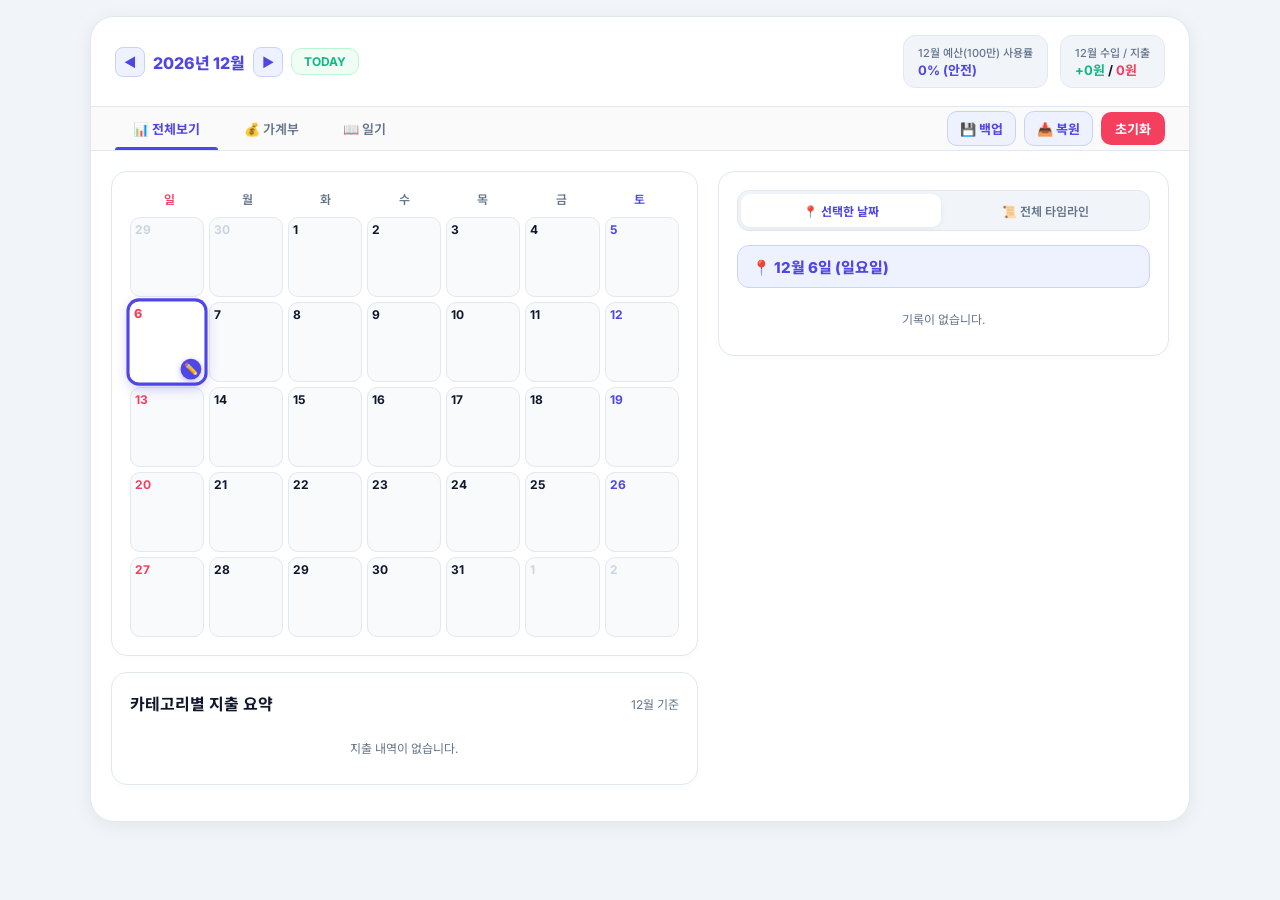
==== index.html @ 721e2536 "Add PWA manifest, service worker, and app icons Adds manifest.json, sw.js (offline caching), and gen" ====
<!DOCTYPE html>
<html lang="ko">

<head>
    <meta charset="UTF-8">
    <meta name="viewport" content="width=device-width, initial-scale=1.0">
    <title>가계부 & 일기</title>
    <meta name="theme-color" content="#4F46E5">
    <meta name="description" content="가계부와 일기를 함께 기록하는 다이어리 앱">
    <link rel="manifest" href="manifest.json">
    <link rel="icon" href="icons/icon-192.png" type="image/png">
    <link rel="apple-touch-icon" href="icons/icon-192.png">
    <link rel="preconnect" href="https://fonts.googleapis.com">
    <link rel="preconnect" href="https://fonts.gstatic.com" crossorigin>
    <link
        href="https://fonts.googleapis.com/css2?family=Inter:wght@400;500;600;700;800&family=Noto+Sans+KR:wght@300;400;500;700&display=swap"
        rel="stylesheet">
    <link rel="stylesheet" href="style.css">
</head>

<body>
    <div class="dash-wrapper">
        <!-- Header -->
        <header class="dash-header">
            <div style="display:flex;align-items:center;gap:16px;flex-wrap:wrap;">
                <div class="month-nav">
                    <button class="month-nav-btn" onclick="prevMonth()">◀</button>
                    <span class="month-label" id="currentYearMonthText">2026년 8월</span>
                    <button class="month-nav-btn" onclick="nextMonth()">▶</button>
                    <button class="today-go-btn" onclick="goToToday()">TODAY</button>
                </div>
            </div>
            <div class="metrics-group">
                <div class="metric-pill" onclick="setBudget()" style="cursor:pointer;" title="클릭하여 예산 설정">
                    <div>
                        <div class="metric-label" id="metricLabelBudget">예산(100만) 사용률 ✏️</div>
                        <div class="metric-val" id="metricValBudget" style="color:var(--indigo-600);">0%</div>
                    </div>
                </div>
                <div class="metric-pill">
                    <div>
                        <div class="metric-label" id="metricLabelBalance">8월 수입 / 지출</div>
                        <div class="metric-val" id="metricValBalance"><span style="color:var(--emerald-500);">0원</span>
                            / <span style="color:var(--coral-500);">0원</span></div>
                    </div>
                </div>
            </div>
        </header>

        <div class="dash-tab-bar">
            <button class="dash-tab active" id="tabAll" onclick="switchFilter('all')">📊 전체보기</button>
            <button class="dash-tab" id="tabLedger" onclick="switchFilter('ledger')">💰 가계부</button>
            <button class="dash-tab" id="tabDiary" onclick="switchFilter('diary')">📖 일기</button>
            <button class="tab-icon-btn" onclick="backupData()" title="백업 파일로 저장">💾 백업</button>
            <button class="tab-icon-btn" onclick="document.getElementById('restoreFileInput').click()"
                title="백업 파일 불러오기">📥 복원</button>
            <input type="file" id="restoreFileInput" accept="application/json" style="display:none"
                onchange="restoreData(event)">
            <button class="tab-reset-btn" onclick="clearAll()">초기화</button>
        </div>

        <div class="dash-body">
            <!-- Left -->
            <div>
                <div class="dash-card">
                    <div class="cal-table-head">
                        <span style="color:var(--coral-500);">일</span>
                        <span>월</span><span>화</span><span>수</span><span>목</span><span>금</span>
                        <span style="color:var(--indigo-600);">토</span>
                    </div>
                    <div class="cal-grid" id="calendarGrid"></div>
                </div>

                <div class="dash-card">
                    <div class="card-header">
                        <span class="card-title">카테고리별 지출 요약</span>
                        <span style="font-size:12px;color:var(--text-muted);" id="catMonthLabel">8월 기준</span>
                    </div>
                    <div id="categorySummaryContainer">
                        <div style="font-size:12px;color:var(--text-muted);text-align:center;padding:10px;">지출 내역이 없습니다.
                        </div>
                    </div>
                </div>
            </div>

            <!-- Right -->
            <div>
                <div class="dash-card">
                    <div class="mode-toggle-bar">
                        <button class="mode-btn active" id="modeSelected" onclick="switchTimelineMode('selected')">📍
                            선택한 날짜</button>
                        <button class="mode-btn" id="modeAll" onclick="switchTimelineMode('all')">📜 전체 타임라인</button>
                    </div>
                    <div class="day-panel-title">
                        <span id="detailTitleText">📍 8월 9일</span>
                    </div>
                    <div id="timelineContainer"></div>
                </div>
            </div>
        </div>
    </div>

    <!-- MODAL -->
    <div class="modal-overlay" id="writeModal">
        <div class="modal-box">
            <div class="modal-header">
                <div>
                    <div class="modal-title">✏️ 새 기록 작성</div>
                    <div style="margin-top:4px;font-size:12px;color:var(--text-muted);" id="modalDateHint">선택된 날짜에 기록을
                        추가합니다</div>
                </div>
                <button class="modal-close" onclick="closeModal()">✕</button>
            </div>
            <div class="modal-tabs">
                <button class="modal-tab active" id="mtabLedger" onclick="switchModalTab('ledger')">💰 가계부 작성</button>
                <button class="modal-tab" id="mtabDiary" onclick="switchModalTab('diary')">📖 일기 작성</button>
            </div>
            <div class="modal-body">
                <!-- Ledger Form -->
                <div class="form-section active" id="formLedger">
                    <div class="form-group">
                        <label class="form-label">수입 / 지출 구분</label>
                        <div class="type-toggle">
                            <button class="type-btn exp active" id="typeExp" onclick="setType('exp')">📉 지출</button>
                            <button class="type-btn inc" id="typeInc" onclick="setType('inc')">📈 수입</button>
                        </div>
                    </div>
                    <div class="form-row">
                        <div class="form-group"><label class="form-label">날짜</label><input class="form-input"
                                type="date" id="ledgerDate"></div>
                        <div class="form-group"><label class="form-label">금액 (원)</label><input class="form-input"
                                type="number" id="ledgerAmount" placeholder="15000"></div>
                    </div>
                    <div class="form-group">
                        <label class="form-label">반복 설정</label>
                        <div class="repeat-row">
                            <button type="button" class="repeat-btn" id="repeatToggle" onclick="toggleRepeat()">
                                <span id="repeatCheckIcon">⬜</span><span>🔁 매월 반복</span>
                            </button>
                            <div class="repeat-info" id="repeatInfo">반복 없음 · 선택한 날짜에만 기록됩니다</div>
                        </div>
                        <div class="repeat-detail" id="repeatDetail">
                            <label class="form-label">반복 기간</label>
                            <select class="form-select" id="repeatDuration" onchange="updateRepeatInfo()">
                                <option value="0">계속 반복 (무기한)</option>
                                <option value="3">3개월</option>
                                <option value="6">6개월</option>
                                <option value="12">12개월</option>
                                <option value="24">24개월</option>
                            </select>
                        </div>
                    </div>
                    <div class="form-row">
                        <div class="form-group">
                            <label class="form-label">카테고리</label>
                            <!-- 숨겨진 실제 select (JS에서 값 읽기용) -->
                            <input type="hidden" id="ledgerCategory" value="식비">
                            <div class="custom-select-wrapper" id="categorySelectWrapper">
                                <div class="custom-select-trigger" id="categoryTrigger"
                                    onclick="toggleCategoryDropdown()">
                                    <span id="categoryTriggerText">🍚 식비</span>
                                    <span class="arrow">▼</span>
                                </div>
                                <div class="custom-select-dropdown" id="categoryDropdown">
                                    <!-- JS로 동적 렌더링 -->
                                </div>
                            </div>
                        </div>
                        <div class="form-group">
                            <label class="form-label">결제 수단</label>
                            <select class="form-select" id="ledgerPayment">
                                <option>💳 카드</option>
                                <option>💵 현금</option>
                                <option>🏦 계좌이체</option>
                                <option>🟡 카카오페이</option>
                                <option>🟢 네이버페이</option>
                            </select>
                        </div>
                    </div>
                    <div class="form-group"><label class="form-label">내용 / 사용처</label><input class="form-input"
                            type="text" id="ledgerTitle" placeholder="스타벅스 아이스 아메리카노"></div>
                    <div class="form-group"><label class="form-label">메모 (선택)</label><input class="form-input"
                            type="text" id="ledgerMemo" placeholder="간단한 메모"></div>
                </div>

                <!-- Diary Form -->
                <div class="form-section" id="formDiary">
                    <div class="form-group"><label class="form-label">날짜</label><input class="form-input" type="date"
                            id="diaryDate"></div>
                    <div class="form-group">
                        <label class="form-label">오늘의 기분</label>
                        <div class="mood-picker">
                            <button class="mood-btn active" onclick="setMood(this,'😊 행복')">😊 행복</button>
                            <button class="mood-btn" onclick="setMood(this,'😌 평온')">😌 평온</button>
                            <button class="mood-btn" onclick="setMood(this,'😢 슬픔')">😢 슬픔</button>
                            <button class="mood-btn" onclick="setMood(this,'😤 화남')">😤 화남</button>
                            <button class="mood-btn" onclick="setMood(this,'😴 피곤')">😴 피곤</button>
                            <button class="mood-btn" onclick="setMood(this,'🎉 신남')">🎉 신남</button>
                            <button class="mood-btn" onclick="setMood(this,'🤔 생각')">🤔 생각</button>
                            <button class="mood-btn" onclick="setMood(this,'💪 의욕')">💪 의욕</button>
                        </div>
                    </div>
                    <div class="form-group"><label class="form-label">제목 (선택)</label><input class="form-input"
                            type="text" id="diaryTitle" placeholder="오늘의 한 줄 제목"></div>
                    <div class="form-group"><label class="form-label">일기 내용</label><textarea class="form-textarea"
                            id="diaryContent"
                            placeholder="오늘 있었던 일, 느꼈던 감정을 자유롭게 기록해보세요 📖&#10;&#10;여기는 나만의 소중한 공간이에요 :)"></textarea>
                    </div>
                    <div class="form-group">
                        <label class="form-label">태그 (Enter로 추가)</label>
                        <input class="form-input" type="text" id="tagInput" placeholder="#카페 #일상 #독서"
                            onkeydown="addTag(event)">
                        <div class="tag-list" id="tagList"></div>
                    </div>
                </div>
            </div>
            <div class="modal-footer">
                <button class="btn-cancel" onclick="closeModal()">취소</button>
                <button class="btn-save" onclick="saveEntry()">💾 저장하기</button>
            </div>
        </div>
    </div>

    <!-- BUDGET MODAL -->
    <div class="modal-overlay" id="budgetModal">
        <div class="modal-box" style="max-width: 400px;">
            <div class="modal-header">
                <div>
                    <div class="modal-title">🎯 목표 예산 설정</div>
                    <div style="margin-top:4px;font-size:12px;color:var(--text-muted);" id="budgetModalHint">이번 달의 목표
                        예산을 설정합니다</div>
                </div>
                <button class="modal-close" onclick="closeBudgetModal()">✕</button>
            </div>
            <div class="modal-body">
                <div class="form-group">
                    <label class="form-label">금액 (원)</label>
                    <input class="form-input" type="number" id="budgetInputAmount" placeholder="1000000">
                </div>
            </div>
            <div class="modal-footer">
                <button class="btn-cancel" onclick="closeBudgetModal()">취소</button>
                <button class="btn-save" onclick="saveBudget()">💾 저장하기</button>
            </div>
        </div>
    </div>

    <!-- RECURRING EDIT MODAL -->
    <div class="modal-overlay" id="recurringModal">
        <div class="modal-box" style="max-width: 460px;">
            <div class="modal-header">
                <div>
                    <div class="modal-title">🔁 반복 항목 수정</div>
                    <div style="margin-top:4px;font-size:12px;color:var(--text-muted);" id="recurringHint">매월 반복되는 기록입니다
                    </div>
                </div>
                <button class="modal-close" onclick="closeRecurringModal()">✕</button>
            </div>
            <div class="modal-body">
                <div class="form-section active">
                    <div class="form-group">
                        <label class="form-label">수입 / 지출 구분</label>
                        <div class="type-toggle">
                            <button class="type-btn exp" id="recTypeExp" onclick="setRecType('exp')">📉 지출</button>
                            <button class="type-btn inc" id="recTypeInc" onclick="setRecType('inc')">📈 수입</button>
                        </div>
                    </div>
                    <div class="form-group">
                        <label class="form-label">금액 (원)</label>
                        <input class="form-input" type="number" id="recurringAmount" placeholder="500000">
                    </div>
                    <div class="form-group">
                        <label class="form-label">내용 / 사용처</label>
                        <input class="form-input" type="text" id="recurringTitle" placeholder="월세">
                    </div>
                    <div class="form-group">
                        <label class="form-label">반복 날짜 (매월)</label>
                        <select class="form-select" id="recurringDay"></select>
                    </div>
                    <div class="form-group">
                        <label class="form-label">적용 범위</label>
                        <div class="scope-toggle">
                            <button class="scope-btn active" id="scopeOne" onclick="setRecScope('one')">이 달만</button>
                            <button class="scope-btn" id="scopeAll" onclick="setRecScope('all')">이 달부터 전체</button>
                        </div>
                        <div style="font-size:11px;color:var(--text-muted);margin-top:6px;" id="recScopeHint">이번 달 기록만
                            변경됩니다.</div>
                    </div>
                </div>
            </div>
            <div class="modal-footer">
                <button class="btn-danger" onclick="deleteRecurring()">🗑️ 삭제</button>
                <button class="btn-save" onclick="saveRecurringEdit()">💾 저장하기</button>
            </div>
        </div>
    </div>

    <script src="script.js"></script>
</body>

</html>
---- style.css ----
:root {
    --bg-body: #F1F5F9;
    --bg-surface: #FFFFFF;
    --text-primary: #0F172A;
    --text-muted: #64748B;
    --indigo-600: #4F46E5;
    --indigo-50: #EEF2FF;
    --coral-500: #F43F5E;
    --emerald-500: #10B981;
    --amber-500: #F59E0B;
    --border: #E2E8F0;
    --radius-card: 16px;
    --shadow: 0 4px 20px -2px rgba(15, 23, 42, 0.08);
}

* {
    box-sizing: border-box;
    margin: 0;
    padding: 0;
    font-family: 'Inter', 'Noto Sans KR', sans-serif;
    -webkit-tap-highlight-color: transparent;
}

body {
    background-color: var(--bg-body);
    color: var(--text-primary);
    min-height: 100vh;
    padding: 16px;
}

.dash-wrapper {
    width: 100%;
    max-width: 1100px;
    margin: 0 auto;
    background: var(--bg-surface);
    border-radius: 24px;
    box-shadow: var(--shadow);
    border: 1px solid var(--border);
    overflow: hidden;
    display: flex;
    flex-direction: column;
}

.dash-header {
    padding: 18px 24px;
    border-bottom: 1px solid var(--border);
    display: flex;
    justify-content: space-between;
    align-items: center;
    flex-wrap: wrap;
    gap: 16px;
}

.month-nav {
    display: flex;
    align-items: center;
    gap: 8px;
    flex-wrap: wrap;
}

.month-nav-btn {
    background: var(--indigo-50);
    color: var(--indigo-600);
    border: 1px solid #C7D2FE;
    width: 30px;
    height: 30px;
    border-radius: 8px;
    cursor: pointer;
    font-weight: 700;
    font-size: 13px;
    display: flex;
    align-items: center;
    justify-content: center;
    transition: all 0.2s;
}

.month-nav-btn:hover {
    background: var(--indigo-600);
    color: white;
}

.month-label {
    font-size: 16px;
    font-weight: 800;
    color: var(--indigo-600);
}

.today-go-btn {
    background: #F0FDF4;
    color: var(--emerald-500);
    border: 1px solid #BBF7D0;
    padding: 5px 12px;
    border-radius: 10px;
    font-size: 12px;
    font-weight: 700;
    cursor: pointer;
    transition: all 0.2s;
}

.today-go-btn:hover {
    background: var(--emerald-500);
    color: white;
}

.metrics-group {
    display: flex;
    gap: 12px;
    flex-wrap: wrap;
}

.metric-pill {
    background: var(--bg-body);
    padding: 8px 14px;
    border-radius: 12px;
    display: flex;
    align-items: center;
    border: 1px solid var(--border);
}

.metric-label {
    font-size: 11px;
    color: var(--text-muted);
    font-weight: 500;
}

.metric-val {
    font-size: 13px;
    font-weight: 700;
}

@media (max-width: 586px) {
    .dash-header {
        flex-wrap: nowrap;
        padding: 10px;
        gap: 6px;
    }

    .month-nav {
        flex-wrap: nowrap;
        flex-shrink: 0;
        gap: 4px;
    }

    .month-nav-btn {
        width: 24px;
        height: 24px;
        font-size: 11px;
    }

    .month-label {
        font-size: 13px;
    }

    .today-go-btn {
        padding: 4px 8px;
        font-size: 10px;
    }

    .metrics-group {
        flex-wrap: nowrap;
        gap: 6px;
        min-width: 0;
        flex: 1;
    }

    .metric-pill {
        padding: 5px 8px;
        min-width: 0;
        flex: 1;
    }

    .metric-label {
        font-size: 9px;
    }

    .metric-val {
        font-size: 11px;
        white-space: normal;
        word-break: keep-all;
    }
}

.dash-tab-bar {
    display: flex;
    padding: 0 24px;
    background: #FAFAFA;
    border-bottom: 1px solid var(--border);
    gap: 8px;
    flex-wrap: wrap;
}

.dash-tab {
    padding: 12px 18px;
    border: none;
    background: none;
    font-size: 13px;
    font-weight: 600;
    color: var(--text-muted);
    cursor: pointer;
    position: relative;
    display: flex;
    align-items: center;
    gap: 6px;
}

.dash-tab.active {
    color: var(--indigo-600);
    font-weight: 700;
}

.dash-tab.active::after {
    content: '';
    position: absolute;
    bottom: 0;
    left: 0;
    right: 0;
    height: 3px;
    background: var(--indigo-600);
    border-radius: 3px 3px 0 0;
}

.tab-icon-btn {
    margin-left: auto;
    align-self: center;
    background: var(--indigo-50);
    color: var(--indigo-600);
    border: 1px solid #C7D2FE;
    padding: 7px 12px;
    border-radius: 10px;
    font-size: 13px;
    font-weight: 700;
    cursor: pointer;
    display: flex;
    align-items: center;
    justify-content: center;
    flex-shrink: 0;
    white-space: nowrap;
    transition: background 0.2s, color 0.2s;
}

.tab-icon-btn + .tab-icon-btn {
    margin-left: 0;
}

.tab-icon-btn:hover {
    background: var(--indigo-600);
    color: white;
}

.tab-reset-btn {
    align-self: center;
    background: var(--coral-500);
    color: white;
    border: none;
    padding: 7px 14px;
    border-radius: 10px;
    font-size: 13px;
    font-weight: 700;
    cursor: pointer;
    white-space: nowrap;
    flex-shrink: 0;
    transition: background 0.2s;
}

.tab-reset-btn:hover {
    background: #E11D48;
}

@media (max-width: 448px) {
    .dash-tab-bar {
        flex-wrap: nowrap;
        padding: 0 10px;
        gap: 2px;
        overflow-x: auto;
    }

    .dash-tab {
        padding: 12px 6px;
        font-size: 12px;
        gap: 4px;
        white-space: nowrap;
    }

    .tab-icon-btn {
        padding: 6px 8px;
        font-size: 11px;
    }

    .tab-reset-btn {
        padding: 6px 10px;
        font-size: 12px;
    }
}

.dash-body {
    display: grid;
    grid-template-columns: 1fr;
    padding: 20px;
    gap: 20px;
    transition: padding 0.25s ease, gap 0.25s ease;
}

@media (min-width: 850px) {
    .dash-body {
        grid-template-columns: 1.3fr 1fr;
    }
}

.dash-card {
    background: var(--bg-surface);
    border-radius: var(--radius-card);
    border: 1px solid var(--border);
    padding: 18px;
    box-shadow: 0 2px 8px rgba(0, 0, 0, 0.02);
    margin-bottom: 16px;
    transition: padding 0.25s ease;
}

.card-header {
    display: flex;
    justify-content: space-between;
    align-items: center;
    margin-bottom: 14px;
}

.card-title {
    font-size: 16px;
    font-weight: 700;
}

.cal-table-head {
    display: grid;
    grid-template-columns: repeat(7, 1fr);
    text-align: center;
    font-size: 12px;
    font-weight: 600;
    color: var(--text-muted);
    margin-bottom: 10px;
    transition: margin-bottom 0.25s ease;
}

.cal-grid {
    display: grid;
    grid-template-columns: repeat(7, 1fr);
    gap: 5px;
    width: 100%;
    transition: gap 0.25s ease;
}

@media (max-width: 593px) {
    .dash-body {
        padding: 8px;
        gap: 10px;
    }

    .dash-card {
        padding: 8px;
    }

    .cal-table-head {
        margin-bottom: 6px;
    }

    .cal-grid {
        gap: 0;
    }

    .cal-grid > .cal-cell:nth-child(7n+1) {
        border-left-width: 1px;
    }

    .cal-grid > .cal-cell:nth-child(-n+7) {
        border-top-width: 1px;
    }
}

.cal-cell {
    position: relative;
    min-width: 0;
    min-height: 80px;
    border-radius: 10px;
    background: #F8FAFC;
    border: 1.5px solid var(--border);
    padding: 4px;
    display: flex;
    flex-direction: column;
    justify-content: flex-start;
    gap: 3px;
    cursor: pointer;
    transition: padding 0.25s ease, min-height 0.25s ease, border-color 0.15s ease, background 0.15s ease, transform 0.15s ease, box-shadow 0.15s ease, border-radius 0.25s ease, border-width 0.25s ease;
    box-sizing: border-box;
    user-select: none;
}

@media (max-width: 593px) {
    .cal-cell {
        border-radius: 0;
        border-width: 0 1px 1px 0;
    }
}

.cal-cell * {
    pointer-events: none;
}

.cal-cell .cal-write-btn {
    position: absolute;
    right: 3px;
    bottom: 3px;
    width: 20px;
    height: 20px;
    border-radius: 50%;
    border: none;
    background: var(--indigo-600);
    color: #fff;
    font-size: 11px;
    line-height: 1;
    display: flex;
    align-items: center;
    justify-content: center;
    cursor: pointer;
    pointer-events: auto;
    box-shadow: 0 2px 6px rgba(79, 70, 229, 0.4);
    z-index: 6;
    transition: width 0.25s ease, height 0.25s ease, font-size 0.25s ease, right 0.25s ease, bottom 0.25s ease, background 0.15s ease;
}

.cal-cell .cal-write-btn:hover {
    background: #4338CA;
}

@media (max-width: 480px) {
    .cal-cell {
        min-height: 64px;
        padding: 2px 1px;
    }

    .cal-cell .cal-write-btn {
        width: 16px;
        height: 16px;
        font-size: 9px;
        right: 2px;
        bottom: 2px;
    }

    .tag-exp,
    .tag-inc {
        font-size: 9px;
    }

    .tag-diary {
        font-size: 11px;
        padding: 0 2px;
    }
}

.cal-cell:hover {
    border-color: var(--indigo-600);
    background: var(--indigo-50);
    transform: scale(1.03);
}

.cal-cell.selected {
    border-color: var(--indigo-600) !important;
    box-shadow: 0 0 0 2px var(--indigo-600), 0 4px 12px rgba(79, 70, 229, 0.3) !important;
    background: #FFF !important;
    transform: scale(1.04);
    z-index: 5;
}

@media (max-width: 593px) {
    .cal-cell:hover {
        transform: none;
        z-index: 4;
    }

    .cal-cell.selected {
        box-shadow: inset 0 0 0 2px var(--indigo-600) !important;
        transform: none;
    }
}

.cal-cell.selected .cal-date {
    color: var(--indigo-600);
    font-weight: 800;
}

.cal-cell.other-month {
    pointer-events: none;
}

.cal-cell.other-month .cal-date {
    color: #CBD5E1;
}

.cal-date {
    font-size: 12px;
    font-weight: 700;
}

.cal-info {
    display: flex;
    flex-direction: column;
    gap: 3px;
    align-items: flex-start;
    width: 100%;
}

.tag-exp {
    font-size: 11px;
    font-weight: 700;
    color: var(--coral-500);
    transition: font-size 0.25s ease;
}

.tag-inc {
    font-size: 11px;
    font-weight: 700;
    color: var(--emerald-500);
    transition: font-size 0.25s ease;
}

.tag-diary {
    font-size: 13px;
    font-weight: 700;
    color: var(--indigo-600);
    background: var(--indigo-50);
    padding: 1px 4px;
    border-radius: 4px;
    transition: font-size 0.25s ease, padding 0.25s ease;
}

.cat-bar-item {
    margin-bottom: 10px;
}

.cat-bar-header {
    display: flex;
    justify-content: space-between;
    font-size: 12px;
    font-weight: 600;
    margin-bottom: 4px;
}

.cat-progress {
    height: 8px;
    background: var(--bg-body);
    border-radius: 4px;
    overflow: hidden;
}

.cat-fill {
    height: 100%;
    border-radius: 4px;
}

.mode-toggle-bar {
    display: flex;
    background: var(--bg-body);
    border: 1px solid var(--border);
    padding: 3px;
    border-radius: 12px;
    gap: 4px;
    margin-bottom: 14px;
}

.mode-btn {
    flex: 1;
    padding: 8px 0;
    border: none;
    background: none;
    color: var(--text-muted);
    font-size: 12px;
    font-weight: 600;
    border-radius: 9px;
    cursor: pointer;
    text-align: center;
}

.mode-btn.active {
    background: var(--bg-surface);
    color: var(--indigo-600);
    box-shadow: 0 2px 6px rgba(0, 0, 0, 0.05);
    font-weight: 700;
}

.day-panel-title {
    font-size: 15px;
    font-weight: 800;
    color: var(--indigo-600);
    margin-bottom: 12px;
    display: flex;
    align-items: center;
    justify-content: space-between;
    background: var(--indigo-50);
    border: 1px solid #C7D2FE;
    border-radius: 12px;
    padding: 10px 14px;
}

@media (max-width: 849px) {
    .day-panel-title {
        display: none;
    }
}

.date-group-card {
    background: #F8FAFC;
    border: 1px solid var(--border);
    border-radius: 12px;
    padding: 12px;
    margin-bottom: 10px;
}

.date-group-header {
    font-size: 13px;
    font-weight: 700;
    color: var(--indigo-600);
    margin-bottom: 6px;
    padding-bottom: 4px;
    border-bottom: 1px dashed var(--border);
    display: flex;
    justify-content: space-between;
}

.entry-item {
    display: flex;
    justify-content: space-between;
    align-items: center;
    padding: 8px 10px;
    border-radius: 8px;
    background: #FFF;
    border: 1px solid var(--border);
    margin-bottom: 6px;
}

.entry-left {
    display: flex;
    align-items: center;
    gap: 8px;
}

.entry-icon {
    font-size: 16px;
}

.entry-name {
    font-size: 13px;
    font-weight: 600;
}

.entry-cate {
    font-size: 11px;
    color: var(--text-muted);
}

.entry-val {
    font-size: 13px;
    font-weight: 700;
}

.diary-box {
    background: var(--indigo-50);
    border: 1px solid #C7D2FE;
    border-radius: 10px;
    padding: 10px;
    margin-top: 6px;
}

.diary-box-header {
    display: flex;
    justify-content: space-between;
    align-items: center;
    margin-bottom: 6px;
}

.diary-box-title {
    font-size: 12px;
    font-weight: 700;
    color: var(--indigo-600);
}

.diary-box-content {
    font-size: 13px;
    line-height: 1.4;
    color: #334155;
}

/* ===== MODAL ===== */
.modal-overlay {
    display: none;
    position: fixed;
    inset: 0;
    background: rgba(15, 23, 42, 0.55);
    backdrop-filter: blur(4px);
    z-index: 100;
    align-items: center;
    justify-content: center;
    padding: 16px;
}

.modal-overlay.open {
    display: flex;
}

.modal-box {
    background: var(--bg-surface);
    border-radius: 24px;
    width: 100%;
    max-width: 520px;
    max-height: 90vh;
    overflow-y: auto;
    box-shadow: 0 24px 64px rgba(79, 70, 229, 0.15), 0 8px 32px rgba(0, 0, 0, 0.1);
    border: 1px solid #C7D2FE;
    animation: slideUp 0.25s ease;
}

/* 커스텀 카테고리 드롭다운 */
.custom-select-wrapper {
    position: relative;
    width: 100%;
}

.custom-select-trigger {
    width: 100%;
    padding: 10px 14px;
    border: 1.5px solid var(--border);
    border-radius: 10px;
    background: var(--bg-body);
    font-size: 14px;
    color: var(--text-primary);
    cursor: pointer;
    display: flex;
    justify-content: space-between;
    align-items: center;
    transition: border-color 0.2s;
    user-select: none;
}

.custom-select-trigger:hover,
.custom-select-trigger.open {
    border-color: var(--indigo-600);
    outline: none;
}

.custom-select-trigger .arrow {
    font-size: 10px;
    color: var(--text-muted);
    transition: transform 0.2s;
}

.custom-select-trigger.open .arrow {
    transform: rotate(180deg);
}

.custom-select-dropdown {
    display: none;
    position: absolute;
    top: calc(100% + 4px);
    left: 0;
    right: 0;
    background: var(--bg-surface);
    border: 1.5px solid var(--indigo-600);
    border-radius: 12px;
    box-shadow: 0 8px 24px rgba(79, 70, 229, 0.15);
    z-index: 200;
    max-height: 200px;
    overflow-y: auto;
    padding: 4px;
}

.custom-select-dropdown.open {
    display: block;
}

.custom-select-option {
    padding: 9px 12px;
    font-size: 14px;
    border-radius: 8px;
    cursor: pointer;
    transition: background 0.15s;
}

.custom-select-option:hover {
    background: var(--indigo-50);
    color: var(--indigo-600);
}

.custom-select-option.selected {
    background: var(--indigo-50);
    color: var(--indigo-600);
    font-weight: 600;
}

@keyframes slideUp {
    from {
        opacity: 0;
        transform: translateY(30px);
    }

    to {
        opacity: 1;
        transform: translateY(0);
    }
}

.modal-header {
    padding: 24px 24px 0;
    display: flex;
    justify-content: space-between;
    align-items: center;
}

.modal-title {
    font-size: 20px;
    font-weight: 800;
    color: var(--indigo-600);
}

.modal-date-badge {
    font-size: 12px;
    font-weight: 700;
    background: var(--indigo-50);
    color: var(--indigo-600);
    padding: 4px 12px;
    border-radius: 20px;
    border: 1px solid #C7D2FE;
}

.modal-close {
    width: 32px;
    height: 32px;
    border-radius: 10px;
    border: 1px solid var(--border);
    background: var(--bg-body);
    color: var(--text-muted);
    font-size: 16px;
    cursor: pointer;
    display: flex;
    align-items: center;
    justify-content: center;
}

.modal-close:hover {
    background: var(--coral-500);
    color: white;
    border-color: var(--coral-500);
}

.modal-tabs {
    display: flex;
    margin: 16px 24px 0;
    background: var(--bg-body);
    border: 1px solid var(--border);
    padding: 4px;
    border-radius: 14px;
    gap: 4px;
}

.modal-tab {
    flex: 1;
    padding: 9px 0;
    border: none;
    background: none;
    font-size: 13px;
    font-weight: 600;
    color: var(--text-muted);
    border-radius: 10px;
    cursor: pointer;
    text-align: center;
    transition: all 0.2s;
}

.modal-tab.active {
    background: var(--bg-surface);
    color: var(--indigo-600);
    font-weight: 700;
    box-shadow: 0 2px 6px rgba(0, 0, 0, 0.06);
}

.modal-body {
    padding: 20px 24px 20px;
}

.form-section {
    display: none;
    flex-direction: column;
    gap: 14px;
}

.form-section.active {
    display: flex;
}

.form-row {
    display: grid;
    grid-template-columns: 1fr 1fr;
    gap: 12px;
}

.form-group {
    display: flex;
    flex-direction: column;
    gap: 6px;
}

.form-label {
    font-size: 12px;
    font-weight: 700;
    color: var(--text-muted);
}

.form-input,
.form-select,
.form-textarea {
    padding: 10px 14px;
    border-radius: 12px;
    border: 1.5px solid var(--border);
    font-size: 14px;
    color: var(--text-primary);
    background: #FAFBFF;
    outline: none;
    font-family: 'Inter', 'Noto Sans KR', sans-serif;
    transition: border-color 0.2s, box-shadow 0.2s;
    width: 100%;
}

/* Responsive layout for form rows */
@media (max-width: 480px) {
    .form-row {
        grid-template-columns: 1fr;
    }
}

.form-input:focus,
.form-select:focus,
.form-textarea:focus {
    border-color: var(--indigo-600);
    box-shadow: 0 0 0 3px rgba(79, 70, 229, 0.12);
}

.form-textarea {
    resize: vertical;
    min-height: 110px;
}

.type-toggle {
    display: flex;
    gap: 8px;
}

.type-btn {
    flex: 1;
    padding: 10px 0;
    border-radius: 12px;
    border: 1.5px solid var(--border);
    background: #FAFBFF;
    font-size: 13px;
    font-weight: 700;
    cursor: pointer;
    text-align: center;
    transition: all 0.2s;
    color: var(--text-muted);
}

.type-btn.exp.active {
    background: #FFF1F2;
    border-color: var(--coral-500);
    color: var(--coral-500);
}

.type-btn.inc.active {
    background: #F0FDF4;
    border-color: var(--emerald-500);
    color: var(--emerald-500);
}

/* ===== 매월 반복 ===== */
.repeat-row {
    display: flex;
    gap: 10px;
    align-items: center;
    flex-wrap: wrap;
}

.repeat-btn {
    flex: 1 1 150px;
    display: flex;
    align-items: center;
    justify-content: center;
    gap: 8px;
    padding: 10px 14px;
    border-radius: 12px;
    border: 1.5px solid var(--border);
    background: #FAFBFF;
    font-size: 13px;
    font-weight: 700;
    color: var(--text-muted);
    cursor: pointer;
    transition: all 0.2s;
}

.repeat-btn.active {
    background: var(--indigo-50);
    border-color: var(--indigo-600);
    color: var(--indigo-600);
    box-shadow: 0 0 0 2px rgba(79, 70, 229, 0.12);
}

.repeat-info {
    flex: 1 1 170px;
    font-size: 12px;
    color: var(--text-muted);
    line-height: 1.45;
}

.repeat-detail {
    display: none;
    margin-top: 10px;
    flex-direction: column;
    gap: 6px;
}

.repeat-detail.open {
    display: flex;
}

.scope-toggle {
    display: flex;
    gap: 8px;
    flex-wrap: wrap;
}

.scope-btn {
    flex: 1 1 130px;
    padding: 10px 0;
    border-radius: 12px;
    border: 1.5px solid var(--border);
    background: #FAFBFF;
    font-size: 13px;
    font-weight: 700;
    color: var(--text-muted);
    cursor: pointer;
    text-align: center;
    transition: all 0.2s;
}

.scope-btn.active {
    background: var(--indigo-50);
    border-color: var(--indigo-600);
    color: var(--indigo-600);
}

.badge-repeat {
    font-size: 10px;
    font-weight: 700;
    color: var(--indigo-600);
    background: var(--indigo-50);
    border: 1px solid #C7D2FE;
    padding: 1px 5px;
    border-radius: 6px;
    margin-left: 6px;
    white-space: nowrap;
}

.icon-btn {
    background: none;
    border: none;
    cursor: pointer;
    font-size: 14px;
    color: var(--text-muted);
    padding: 2px;
    line-height: 1;
}

.btn-danger {
    padding: 12px 16px;
    border-radius: 14px;
    border: 1.5px solid #FECDD3;
    background: #FFF1F2;
    color: var(--coral-500);
    font-size: 14px;
    font-weight: 700;
    cursor: pointer;
}

.btn-danger:hover {
    background: var(--coral-500);
    color: white;
    border-color: var(--coral-500);
}

.mood-picker {
    display: flex;
    gap: 8px;
    flex-wrap: wrap;
}

.mood-btn {
    padding: 6px 12px;
    border-radius: 10px;
    border: 1.5px solid var(--border);
    background: #FAFBFF;
    font-size: 13px;
    cursor: pointer;
    transition: all 0.2s;
    color: var(--text-primary);
}

.mood-btn.active {
    border-color: var(--indigo-600);
    background: var(--indigo-50);
    box-shadow: 0 0 0 2px rgba(79, 70, 229, 0.15);
}

.tag-list {
    display: flex;
    flex-wrap: wrap;
    gap: 6px;
    min-height: 28px;
    margin-top: 6px;
}

.tag-chip {
    background: var(--indigo-50);
    color: var(--indigo-600);
    border: 1px solid #C7D2FE;
    padding: 3px 10px;
    border-radius: 20px;
    font-size: 12px;
    display: flex;
    align-items: center;
    gap: 4px;
}

.tag-chip button {
    background: none;
    border: none;
    color: var(--indigo-600);
    cursor: pointer;
    font-size: 13px;
    line-height: 1;
}

.modal-footer {
    padding: 0 24px 24px;
    display: flex;
    gap: 10px;
}

.btn-cancel {
    flex: 1;
    padding: 12px;
    border-radius: 14px;
    border: 1.5px solid var(--border);
    background: var(--bg-body);
    color: var(--text-muted);
    font-size: 14px;
    font-weight: 700;
    cursor: pointer;
}

.btn-cancel:hover {
    background: var(--border);
}

.btn-save {
    flex: 2;
    padding: 12px;
    border-radius: 14px;
    border: none;
    background: var(--indigo-600);
    color: white;
    font-size: 14px;
    font-weight: 700;
    cursor: pointer;
    box-shadow: 0 4px 14px rgba(79, 70, 229, 0.3);
    transition: all 0.2s;
}

.btn-save:hover {
    background: #4338CA;
    transform: translateY(-1px);
    box-shadow: 0 6px 20px rgba(79, 70, 229, 0.35);
}
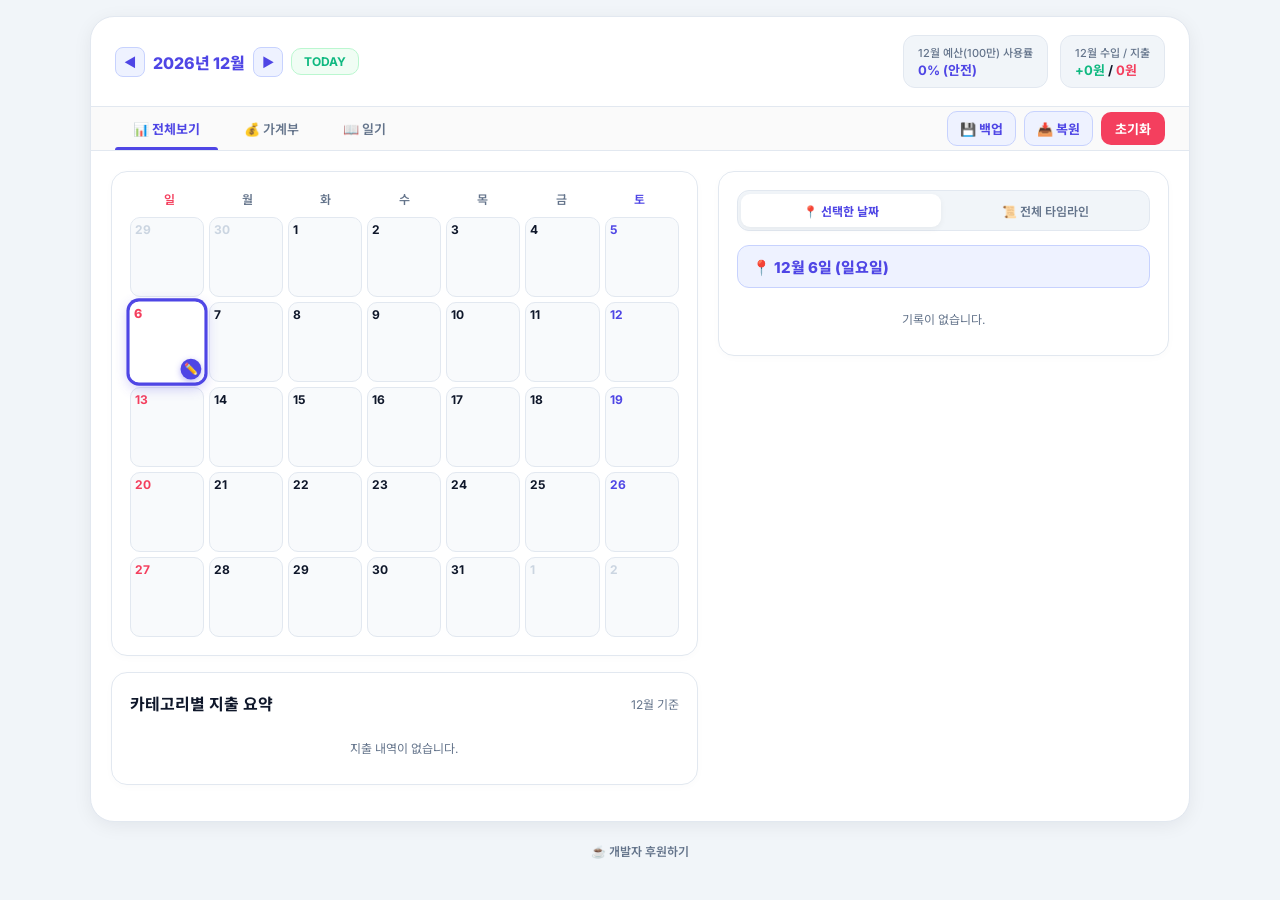
==== commit 5a388558: "Add optional Google Play Billing support/donate button Adds a subtle "후원하기" link that opens a Play B" ====
--- a/index.html
+++ b/index.html
@@ -100,6 +100,10 @@
         </div>
     </div>
 
+    <div class="support-footer">
+        <button class="support-link" onclick="donateSupport()">☕ 개발자 후원하기</button>
+    </div>
+
     <!-- MODAL -->
     <div class="modal-overlay" id="writeModal">
         <div class="modal-box">
--- a/style.css
+++ b/style.css
@@ -1183,3 +1183,24 @@
     transform: translateY(-1px);
     box-shadow: 0 6px 20px rgba(79, 70, 229, 0.35);
 }
+
+.support-footer {
+    max-width: 1100px;
+    margin: 12px auto 0;
+    text-align: center;
+}
+
+.support-link {
+    background: none;
+    border: none;
+    color: var(--text-muted);
+    font-size: 12px;
+    font-weight: 600;
+    cursor: pointer;
+    padding: 8px;
+    transition: color 0.2s;
+}
+
+.support-link:hover {
+    color: var(--indigo-600);
+}
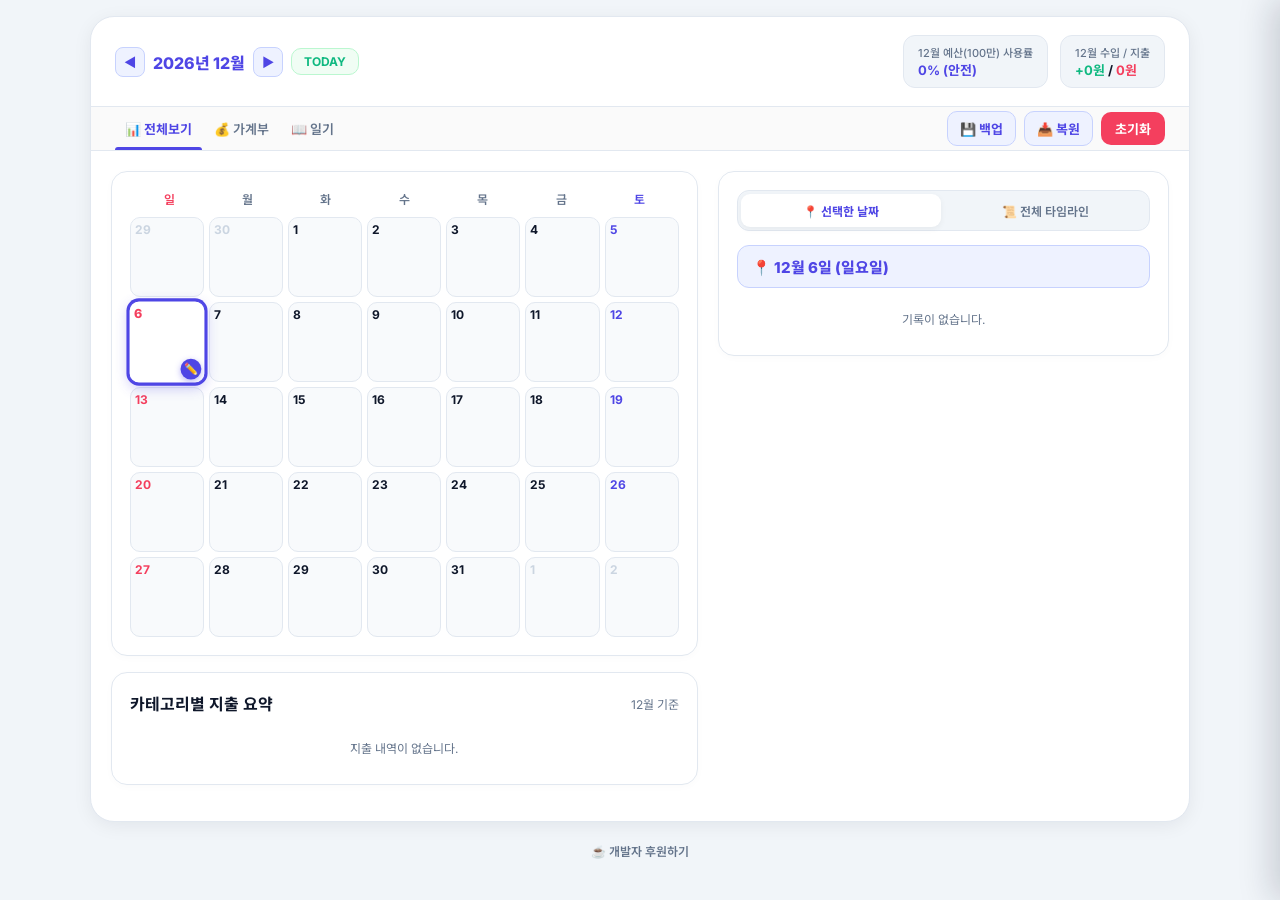
==== commit 9bf33338: "Replace overflowing tab-bar actions with a right-side slide-out menu Below 593px, hides the inline b" ====
--- a/index.html
+++ b/index.html
@@ -48,15 +48,33 @@
         </header>
 
         <div class="dash-tab-bar">
-            <button class="dash-tab active" id="tabAll" onclick="switchFilter('all')">📊 전체보기</button>
-            <button class="dash-tab" id="tabLedger" onclick="switchFilter('ledger')">💰 가계부</button>
-            <button class="dash-tab" id="tabDiary" onclick="switchFilter('diary')">📖 일기</button>
-            <button class="tab-icon-btn" onclick="backupData()" title="백업 파일로 저장">💾 백업</button>
-            <button class="tab-icon-btn" onclick="document.getElementById('restoreFileInput').click()"
-                title="백업 파일 불러오기">📥 복원</button>
-            <input type="file" id="restoreFileInput" accept="application/json" style="display:none"
-                onchange="restoreData(event)">
-            <button class="tab-reset-btn" onclick="clearAll()">초기화</button>
+            <div class="dash-tab-group">
+                <button class="dash-tab active" id="tabAll" onclick="switchFilter('all')">📊 전체보기</button>
+                <button class="dash-tab" id="tabLedger" onclick="switchFilter('ledger')">💰 가계부</button>
+                <button class="dash-tab" id="tabDiary" onclick="switchFilter('diary')">📖 일기</button>
+            </div>
+            <div class="dash-tab-actions">
+                <button class="tab-icon-btn" onclick="backupData()" title="백업 파일로 저장">💾 백업</button>
+                <button class="tab-icon-btn" onclick="document.getElementById('restoreFileInput').click()"
+                    title="백업 파일 불러오기">📥 복원</button>
+                <button class="tab-reset-btn" onclick="clearAll()">초기화</button>
+            </div>
+            <button class="tab-menu-toggle" id="tabMenuToggle" onclick="toggleTabMenu()" title="메뉴">☰</button>
+        </div>
+
+        <input type="file" id="restoreFileInput" accept="application/json" style="display:none"
+            onchange="restoreData(event)">
+
+        <div class="tab-menu-overlay" id="tabMenuOverlay" onclick="closeTabMenu()"></div>
+        <div class="tab-menu-drawer" id="tabMenuDrawer">
+            <div class="tab-menu-header">
+                <span>메뉴</span>
+                <button class="modal-close" onclick="closeTabMenu()">✕</button>
+            </div>
+            <button class="tab-menu-item" onclick="closeTabMenu(); backupData();">💾 백업 파일로 저장</button>
+            <button class="tab-menu-item"
+                onclick="closeTabMenu(); document.getElementById('restoreFileInput').click();">📥 백업 파일 불러오기</button>
+            <button class="tab-menu-item danger" onclick="closeTabMenu(); clearAll();">🗑️ 전체 초기화</button>
         </div>
 
         <div class="dash-body">
--- a/style.css
+++ b/style.css
@@ -189,8 +189,23 @@
     flex-wrap: wrap;
 }
 
+.dash-tab-group {
+    display: flex;
+    flex-wrap: nowrap;
+    gap: 2px;
+}
+
+.dash-tab-actions {
+    display: flex;
+    flex-wrap: nowrap;
+    align-items: center;
+    gap: 8px;
+    margin-left: auto;
+    overflow-x: auto;
+}
+
 .dash-tab {
-    padding: 12px 18px;
+    padding: 12px 10px;
     border: none;
     background: none;
     font-size: 13px;
@@ -220,8 +235,6 @@
 }
 
 .tab-icon-btn {
-    margin-left: auto;
-    align-self: center;
     background: var(--indigo-50);
     color: var(--indigo-600);
     border: 1px solid #C7D2FE;
@@ -236,10 +249,6 @@
     flex-shrink: 0;
     white-space: nowrap;
     transition: background 0.2s, color 0.2s;
-}
-
-.tab-icon-btn + .tab-icon-btn {
-    margin-left: 0;
 }
 
 .tab-icon-btn:hover {
@@ -266,12 +275,113 @@
     background: #E11D48;
 }
 
+/* ===== 햄버거 메뉴 (593px 이하에서 백업/복원/초기화 대체) ===== */
+.tab-menu-toggle {
+    display: none;
+    margin-left: auto;
+    align-self: center;
+    width: 34px;
+    height: 34px;
+    border-radius: 10px;
+    border: none;
+    background: none;
+    color: var(--text-primary);
+    font-size: 16px;
+    cursor: pointer;
+    align-items: center;
+    justify-content: center;
+    flex-shrink: 0;
+}
+
+.tab-menu-overlay {
+    display: none;
+    position: fixed;
+    inset: 0;
+    background: rgba(15, 23, 42, 0.45);
+    z-index: 150;
+    opacity: 0;
+    transition: opacity 0.25s ease;
+}
+
+.tab-menu-overlay.open {
+    display: block;
+    opacity: 1;
+}
+
+.tab-menu-drawer {
+    position: fixed;
+    top: 0;
+    right: 0;
+    height: 100%;
+    width: min(78vw, 300px);
+    background: var(--bg-surface);
+    box-shadow: -8px 0 32px rgba(15, 23, 42, 0.18);
+    z-index: 151;
+    transform: translateX(100%);
+    transition: transform 0.28s ease;
+    display: flex;
+    flex-direction: column;
+    padding: 18px;
+    gap: 10px;
+}
+
+.tab-menu-drawer.open {
+    transform: translateX(0);
+}
+
+.tab-menu-header {
+    display: flex;
+    justify-content: space-between;
+    align-items: center;
+    font-size: 15px;
+    font-weight: 800;
+    color: var(--indigo-600);
+    margin-bottom: 8px;
+}
+
+.tab-menu-item {
+    text-align: left;
+    padding: 14px 16px;
+    border-radius: 12px;
+    border: 1.5px solid var(--border);
+    background: #FAFBFF;
+    font-size: 14px;
+    font-weight: 700;
+    color: var(--text-primary);
+    cursor: pointer;
+    transition: background 0.15s, border-color 0.15s;
+}
+
+.tab-menu-item:hover {
+    background: var(--indigo-50);
+    border-color: #C7D2FE;
+}
+
+.tab-menu-item.danger {
+    color: var(--coral-500);
+    border-color: #FECDD3;
+    background: #FFF1F2;
+}
+
+.tab-menu-item.danger:hover {
+    background: var(--coral-500);
+    color: white;
+}
+
+@media (max-width: 593px) {
+    .dash-tab-actions {
+        display: none;
+    }
+
+    .tab-menu-toggle {
+        display: flex;
+    }
+}
+
 @media (max-width: 448px) {
     .dash-tab-bar {
-        flex-wrap: nowrap;
         padding: 0 10px;
-        gap: 2px;
-        overflow-x: auto;
+        gap: 4px;
     }
 
     .dash-tab {
@@ -281,14 +391,10 @@
         white-space: nowrap;
     }
 
-    .tab-icon-btn {
-        padding: 6px 8px;
-        font-size: 11px;
-    }
-
-    .tab-reset-btn {
-        padding: 6px 10px;
-        font-size: 12px;
+    .tab-menu-toggle {
+        width: 30px;
+        height: 30px;
+        font-size: 14px;
     }
 }
 
@@ -365,11 +471,11 @@
         gap: 0;
     }
 
-    .cal-grid > .cal-cell:nth-child(7n+1) {
+    .cal-grid>.cal-cell:nth-child(7n+1) {
         border-left-width: 1px;
     }
 
-    .cal-grid > .cal-cell:nth-child(-n+7) {
+    .cal-grid>.cal-cell:nth-child(-n+7) {
         border-top-width: 1px;
     }
 }
@@ -847,6 +953,17 @@
     border-color: var(--coral-500);
 }
 
+.tab-menu-header .modal-close {
+    border: none;
+    background: none;
+}
+
+.tab-menu-header .modal-close:hover {
+    background: none;
+    color: var(--coral-500);
+    border-color: transparent;
+}
+
 .modal-tabs {
     display: flex;
     margin: 16px 24px 0;
@@ -1203,4 +1320,4 @@
 
 .support-link:hover {
     color: var(--indigo-600);
-}
+}
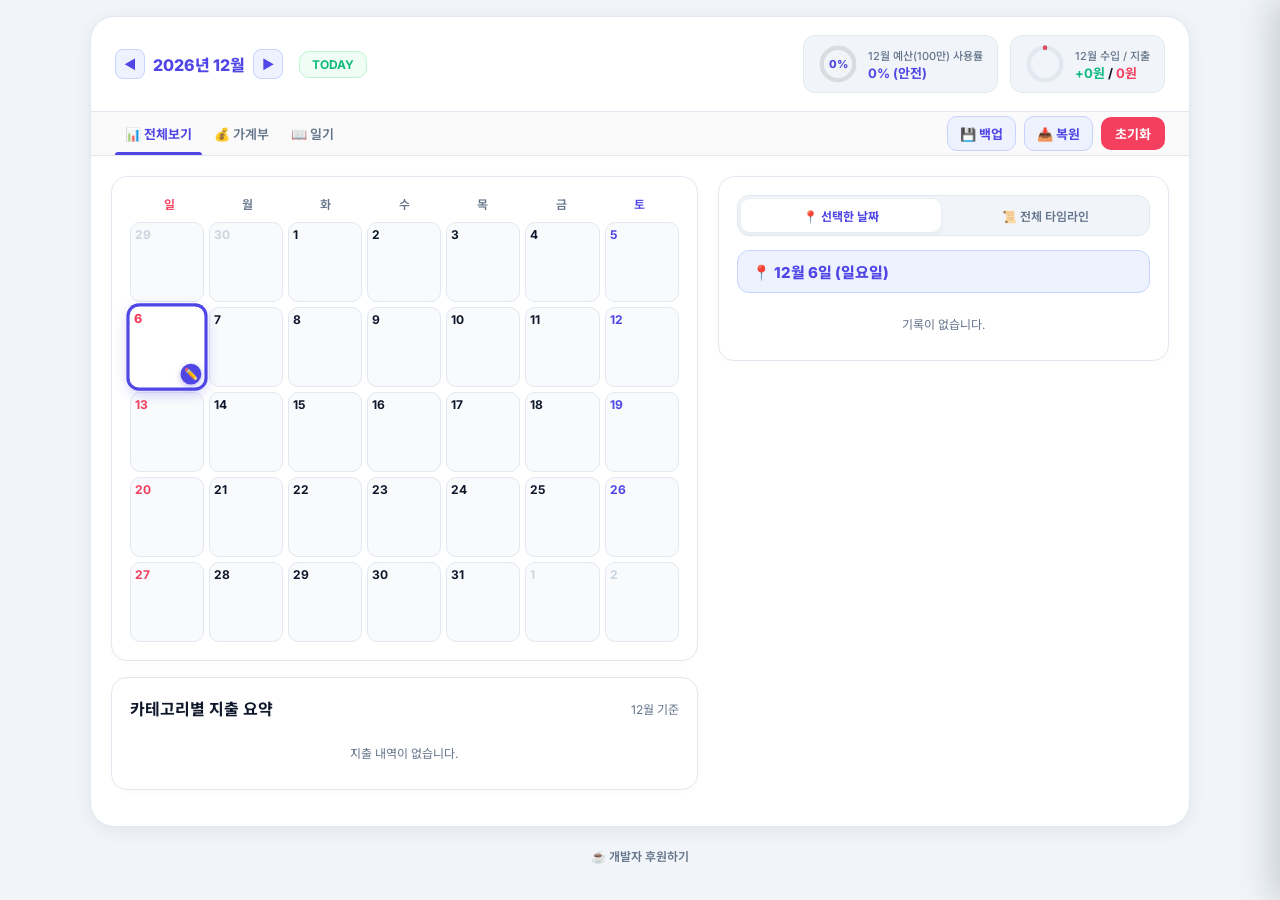
==== commit af4ccd80: "Add budget/income-expense donut meters and Korean holiday markers Adds two small ring charts inside " ====
--- a/index.html
+++ b/index.html
@@ -4,7 +4,7 @@
 <head>
     <meta charset="UTF-8">
     <meta name="viewport" content="width=device-width, initial-scale=1.0">
-    <title>가계부 & 일기</title>
+    <title>마음가계부</title>
     <meta name="theme-color" content="#4F46E5">
     <meta name="description" content="가계부와 일기를 함께 기록하는 다이어리 앱">
     <link rel="manifest" href="manifest.json">
@@ -32,12 +32,26 @@
             </div>
             <div class="metrics-group">
                 <div class="metric-pill" onclick="setBudget()" style="cursor:pointer;" title="클릭하여 예산 설정">
+                    <div class="budget-meter" id="budgetMeter" title="예산 사용률">
+                        <svg viewBox="0 0 64 64" role="img" aria-label="예산 사용률">
+                            <circle class="budget-meter-track" cx="32" cy="32" r="26" />
+                            <circle class="budget-meter-fill" id="budgetMeterFill" cx="32" cy="32" r="26" />
+                        </svg>
+                        <span class="budget-meter-text" id="budgetMeterText">0%</span>
+                    </div>
                     <div>
                         <div class="metric-label" id="metricLabelBudget">예산(100만) 사용률 ✏️</div>
                         <div class="metric-val" id="metricValBudget" style="color:var(--indigo-600);">0%</div>
                     </div>
                 </div>
                 <div class="metric-pill">
+                    <div class="ie-meter" id="ieMeter" title="수입/지출 비율">
+                        <svg viewBox="0 0 64 64" role="img" aria-label="수입 대비 지출 비율">
+                            <circle class="ie-meter-track" cx="32" cy="32" r="26" />
+                            <circle class="ie-meter-inc" id="ieMeterInc" cx="32" cy="32" r="26" />
+                            <circle class="ie-meter-exp" id="ieMeterExp" cx="32" cy="32" r="26" />
+                        </svg>
+                    </div>
                     <div>
                         <div class="metric-label" id="metricLabelBalance">8월 수입 / 지출</div>
                         <div class="metric-val" id="metricValBalance"><span style="color:var(--emerald-500);">0원</span>
--- a/style.css
+++ b/style.css
@@ -86,6 +86,7 @@
 }
 
 .today-go-btn {
+    margin-left: 8px;
     background: #F0FDF4;
     color: var(--emerald-500);
     border: 1px solid #BBF7D0;
@@ -97,15 +98,102 @@
     transition: all 0.2s;
 }
 
-.today-go-btn:hover {
+.today-go-btn:active {
     background: var(--emerald-500);
     color: white;
 }
 
 .metrics-group {
     display: flex;
+    align-items: center;
     gap: 12px;
     flex-wrap: wrap;
+}
+
+/* 예산 사용률 미터 (같은 색조의 트랙+채움으로 표현하는 단일 비율 게이지) */
+.budget-meter {
+    position: relative;
+    width: 40px;
+    height: 40px;
+    flex-shrink: 0;
+}
+
+.budget-meter svg {
+    width: 100%;
+    height: 100%;
+    transform: rotate(-90deg);
+}
+
+.budget-meter-track {
+    fill: none;
+    stroke: #D9DDE0;
+    stroke-width: 7;
+    transition: stroke 0.3s ease;
+}
+
+.budget-meter-fill {
+    fill: none;
+    stroke: var(--indigo-600);
+    stroke-width: 7;
+    stroke-linecap: round;
+    stroke-dasharray: 163.36;
+    stroke-dashoffset: 163.36;
+    transition: stroke-dashoffset 0.4s ease, stroke 0.3s ease;
+}
+
+.budget-meter-text {
+    position: absolute;
+    inset: 0;
+    display: flex;
+    align-items: center;
+    justify-content: center;
+    font-size: 11px;
+    font-weight: 800;
+    color: var(--indigo-600);
+}
+
+.budget-meter.risk .budget-meter-fill {
+    stroke: var(--coral-500);
+}
+
+.budget-meter.risk .budget-meter-text {
+    color: var(--coral-500);
+}
+
+/* 수입/지출 비율 도넛 (2구간 part-to-whole, 앱 전체에서 쓰는 emerald=수입/coral=지출 색을 그대로 사용) */
+.ie-meter {
+    position: relative;
+    width: 40px;
+    height: 40px;
+    flex-shrink: 0;
+}
+
+.ie-meter svg {
+    width: 100%;
+    height: 100%;
+    transform: rotate(-90deg);
+}
+
+.ie-meter-track {
+    fill: none;
+    stroke: var(--border);
+    stroke-width: 7;
+}
+
+.ie-meter-inc,
+.ie-meter-exp {
+    fill: none;
+    stroke-width: 7;
+    stroke-linecap: round;
+    transition: stroke-dasharray 0.4s ease, stroke-dashoffset 0.4s ease;
+}
+
+.ie-meter-inc {
+    stroke: var(--emerald-500);
+}
+
+.ie-meter-exp {
+    stroke: var(--coral-500);
 }
 
 .metric-pill {
@@ -114,6 +202,7 @@
     border-radius: 12px;
     display: flex;
     align-items: center;
+    gap: 10px;
     border: 1px solid var(--border);
 }
 
@@ -163,8 +252,20 @@
         flex: 1;
     }
 
+    .budget-meter,
+    .ie-meter {
+        width: 32px;
+        height: 32px;
+        flex-shrink: 0;
+    }
+
+    .budget-meter-text {
+        font-size: 9px;
+    }
+
     .metric-pill {
         padding: 5px 8px;
+        gap: 6px;
         min-width: 0;
         flex: 1;
     }
@@ -558,6 +659,11 @@
         font-size: 11px;
         padding: 0 2px;
     }
+
+    .tag-holiday {
+        font-size: 7px;
+        padding: 0 2px;
+    }
 }
 
 .cal-cell:hover {
@@ -633,6 +739,17 @@
     background: var(--indigo-50);
     padding: 1px 4px;
     border-radius: 4px;
+    transition: font-size 0.25s ease, padding 0.25s ease;
+}
+
+.tag-holiday {
+    font-size: 8px;
+    font-weight: 700;
+    color: var(--coral-500);
+    background: #FFF1F2;
+    padding: 1px 4px;
+    border-radius: 4px;
+    white-space: nowrap;
     transition: font-size 0.25s ease, padding 0.25s ease;
 }
 
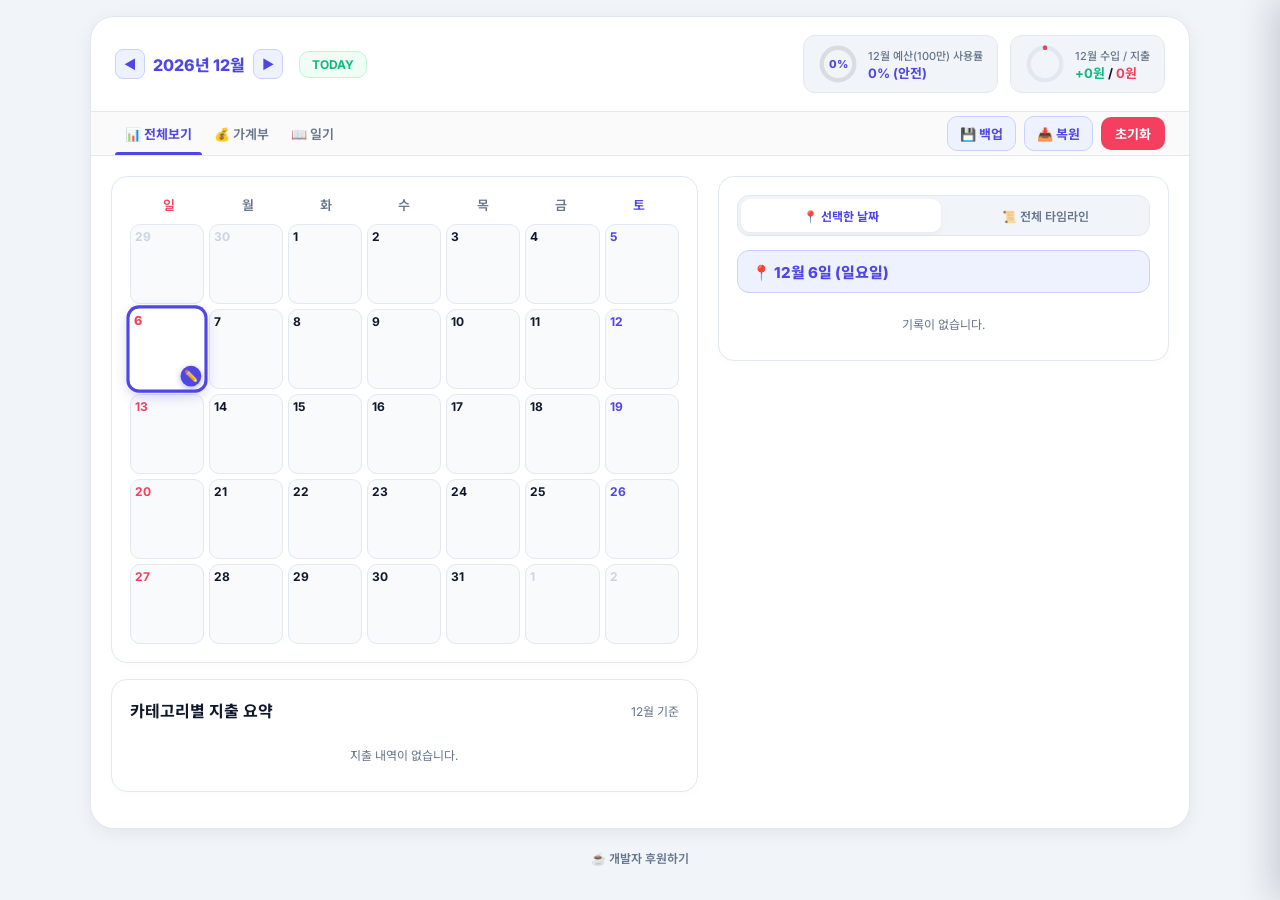
==== commit 87d15ca7: "Add 세금/공과금 categories, center mobile header, taller calendar cells, memo display - Renames 핸드폰요금 to " ====
--- a/index.html
+++ b/index.html
@@ -22,13 +22,14 @@
     <div class="dash-wrapper">
         <!-- Header -->
         <header class="dash-header">
-            <div style="display:flex;align-items:center;gap:16px;flex-wrap:wrap;">
-                <div class="month-nav">
+            <div class="month-nav">
+                <span class="month-nav-spacer" aria-hidden="true"></span>
+                <div class="month-nav-center">
                     <button class="month-nav-btn" onclick="prevMonth()">◀</button>
                     <span class="month-label" id="currentYearMonthText">2026년 8월</span>
                     <button class="month-nav-btn" onclick="nextMonth()">▶</button>
-                    <button class="today-go-btn" onclick="goToToday()">TODAY</button>
-                </div>
+                </div>
+                <button class="today-go-btn" onclick="goToToday()">TODAY</button>
             </div>
             <div class="metrics-group">
                 <div class="metric-pill" onclick="setBudget()" style="cursor:pointer;" title="클릭하여 예산 설정">
@@ -94,7 +95,7 @@
         <div class="dash-body">
             <!-- Left -->
             <div>
-                <div class="dash-card">
+                <div class="dash-card cal-card">
                     <div class="cal-table-head">
                         <span style="color:var(--coral-500);">일</span>
                         <span>월</span><span>화</span><span>수</span><span>목</span><span>금</span>
@@ -165,7 +166,7 @@
                         <div class="form-group"><label class="form-label">날짜</label><input class="form-input"
                                 type="date" id="ledgerDate"></div>
                         <div class="form-group"><label class="form-label">금액 (원)</label><input class="form-input"
-                                type="number" id="ledgerAmount" placeholder="15000"></div>
+                                type="number" id="ledgerAmount"></div>
                     </div>
                     <div class="form-group">
                         <label class="form-label">반복 설정</label>
@@ -214,9 +215,9 @@
                         </div>
                     </div>
                     <div class="form-group"><label class="form-label">내용 / 사용처</label><input class="form-input"
-                            type="text" id="ledgerTitle" placeholder="스타벅스 아이스 아메리카노"></div>
+                            type="text" id="ledgerTitle"></div>
                     <div class="form-group"><label class="form-label">메모 (선택)</label><input class="form-input"
-                            type="text" id="ledgerMemo" placeholder="간단한 메모"></div>
+                            type="text" id="ledgerMemo"></div>
                 </div>
 
                 <!-- Diary Form -->
--- a/style.css
+++ b/style.css
@@ -58,6 +58,16 @@
     flex-wrap: wrap;
 }
 
+.month-nav-spacer {
+    display: none;
+}
+
+.month-nav-center {
+    display: flex;
+    align-items: center;
+    gap: 8px;
+}
+
 .month-nav-btn {
     background: var(--indigo-50);
     color: var(--indigo-600);
@@ -217,30 +227,46 @@
     font-weight: 700;
 }
 
-@media (max-width: 586px) {
+@media (max-width: 756px) {
     .dash-header {
-        flex-wrap: nowrap;
+        flex-wrap: wrap;
         padding: 10px;
-        gap: 6px;
+        gap: 8px;
     }
 
     .month-nav {
-        flex-wrap: nowrap;
-        flex-shrink: 0;
+        display: grid;
+        grid-template-columns: 1fr auto 1fr;
+        align-items: center;
+        width: 100%;
         gap: 4px;
+        padding: 6px 0;
+    }
+
+    .month-nav-spacer {
+        display: block;
+    }
+
+    .month-nav-center {
+        display: flex;
+        align-items: center;
+        justify-content: center;
+        gap: 10px;
     }
 
     .month-nav-btn {
-        width: 24px;
-        height: 24px;
-        font-size: 11px;
+        width: 28px;
+        height: 28px;
+        font-size: 13px;
     }
 
     .month-label {
-        font-size: 13px;
+        font-size: 16px;
     }
 
     .today-go-btn {
+        justify-self: end;
+        margin-left: 0;
         padding: 4px 8px;
         font-size: 10px;
     }
@@ -248,8 +274,8 @@
     .metrics-group {
         flex-wrap: nowrap;
         gap: 6px;
+        width: 100%;
         min-width: 0;
-        flex: 1;
     }
 
     .budget-meter,
@@ -539,7 +565,7 @@
     display: grid;
     grid-template-columns: repeat(7, 1fr);
     text-align: center;
-    font-size: 12px;
+    font-size: 13px;
     font-weight: 600;
     color: var(--text-muted);
     margin-bottom: 10px;
@@ -562,6 +588,14 @@
 
     .dash-card {
         padding: 8px;
+    }
+
+    .cal-card {
+        background: transparent;
+        border: none;
+        box-shadow: none;
+        border-radius: 0;
+        padding: 8px 0;
     }
 
     .cal-table-head {
@@ -638,7 +672,7 @@
 
 @media (max-width: 480px) {
     .cal-cell {
-        min-height: 64px;
+        min-height: 90px;
         padding: 2px 1px;
     }
 
@@ -657,7 +691,6 @@
 
     .tag-diary {
         font-size: 11px;
-        padding: 0 2px;
     }
 
     .tag-holiday {
@@ -736,10 +769,7 @@
     font-size: 13px;
     font-weight: 700;
     color: var(--indigo-600);
-    background: var(--indigo-50);
-    padding: 1px 4px;
-    border-radius: 4px;
-    transition: font-size 0.25s ease, padding 0.25s ease;
+    transition: font-size 0.25s ease;
 }
 
 .tag-holiday {
@@ -875,6 +905,12 @@
 .entry-cate {
     font-size: 11px;
     color: var(--text-muted);
+}
+
+.entry-memo {
+    font-size: 11px;
+    color: var(--text-muted);
+    margin-top: 2px;
 }
 
 .entry-val {
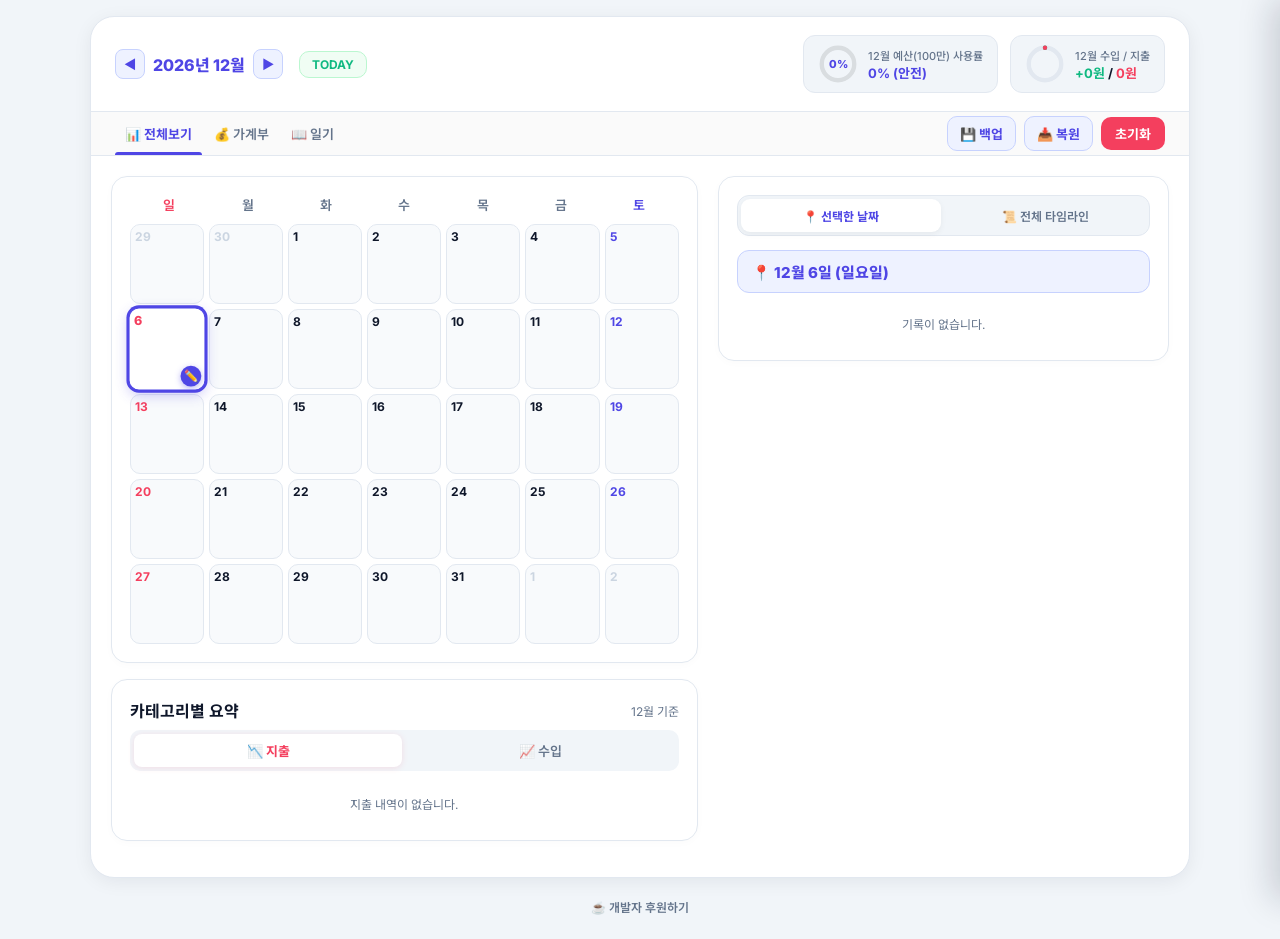
==== commit 11dcef23: "feat: 카테고리별 요약에 지출/수입 탭 분리" ====
--- a/index.html
+++ b/index.html
@@ -106,8 +106,12 @@
 
                 <div class="dash-card">
                     <div class="card-header">
-                        <span class="card-title">카테고리별 지출 요약</span>
+                        <span class="card-title">카테고리별 요약</span>
                         <span style="font-size:12px;color:var(--text-muted);" id="catMonthLabel">8월 기준</span>
+                    </div>
+                    <div class="cat-tab-bar">
+                        <button class="cat-tab active" id="catTabExp" onclick="switchCatTab('exp')">📉 지출</button>
+                        <button class="cat-tab" id="catTabInc" onclick="switchCatTab('inc')">📈 수입</button>
                     </div>
                     <div id="categorySummaryContainer">
                         <div style="font-size:12px;color:var(--text-muted);text-align:center;padding:10px;">지출 내역이 없습니다.
--- a/style.css
+++ b/style.css
@@ -267,8 +267,8 @@
     .today-go-btn {
         justify-self: end;
         margin-left: 0;
-        padding: 4px 8px;
-        font-size: 10px;
+        padding: 6px 12px;
+        font-size: 12px;
     }
 
     .metrics-group {
@@ -553,12 +553,82 @@
     display: flex;
     justify-content: space-between;
     align-items: center;
-    margin-bottom: 14px;
+    margin-bottom: 8px;
 }
 
 .card-title {
     font-size: 16px;
     font-weight: 700;
+}
+
+/* ===== 카테고리 요약 탭 (지출 / 수입) ===== */
+.cat-tab-bar {
+    display: flex;
+    gap: 4px;
+    margin-bottom: 14px;
+    background: var(--bg-body);
+    border-radius: 10px;
+    padding: 4px;
+}
+
+.cat-tab {
+    flex: 1;
+    padding: 7px 10px;
+    border: none;
+    border-radius: 8px;
+    background: transparent;
+    font-size: 13px;
+    font-weight: 600;
+    color: var(--text-muted);
+    cursor: pointer;
+    transition: background 0.18s, color 0.18s, box-shadow 0.18s;
+    white-space: nowrap;
+}
+
+.cat-tab.active {
+    background: var(--bg-surface);
+    color: var(--indigo-600);
+    font-weight: 700;
+    box-shadow: 0 1px 6px rgba(79, 70, 229, 0.12);
+}
+
+/* 지출 탭 활성 강조 */
+#catTabExp.active {
+    color: var(--coral-500);
+    box-shadow: 0 1px 6px rgba(244, 63, 94, 0.13);
+}
+
+/* 수입 탭 활성 강조 */
+#catTabInc.active {
+    color: var(--emerald-500);
+    box-shadow: 0 1px 6px rgba(16, 185, 129, 0.13);
+}
+
+/* 카테고리 바 아이템 */
+.cat-bar-item {
+    margin-bottom: 10px;
+}
+
+.cat-bar-header {
+    display: flex;
+    justify-content: space-between;
+    font-size: 12px;
+    font-weight: 600;
+    margin-bottom: 4px;
+    color: var(--text-primary);
+}
+
+.cat-progress {
+    height: 8px;
+    background: var(--bg-body);
+    border-radius: 99px;
+    overflow: hidden;
+}
+
+.cat-fill {
+    height: 100%;
+    border-radius: 99px;
+    transition: width 0.4s cubic-bezier(0.4, 0, 0.2, 1);
 }
 
 .cal-table-head {
@@ -943,6 +1013,8 @@
     font-size: 13px;
     line-height: 1.4;
     color: #334155;
+    white-space: pre-wrap;
+    word-break: break-word;
 }
 
 /* ===== MODAL ===== */
@@ -1051,6 +1123,21 @@
     font-weight: 600;
 }
 
+.custom-select-group-label {
+    padding: 8px 12px 4px;
+    font-size: 11px;
+    font-weight: 700;
+    color: var(--text-muted);
+    pointer-events: none;
+    user-select: none;
+}
+
+.custom-select-group-label:not(:first-child) {
+    margin-top: 4px;
+    border-top: 1px solid var(--border);
+    padding-top: 8px;
+}
+
 @keyframes slideUp {
     from {
         opacity: 0;
